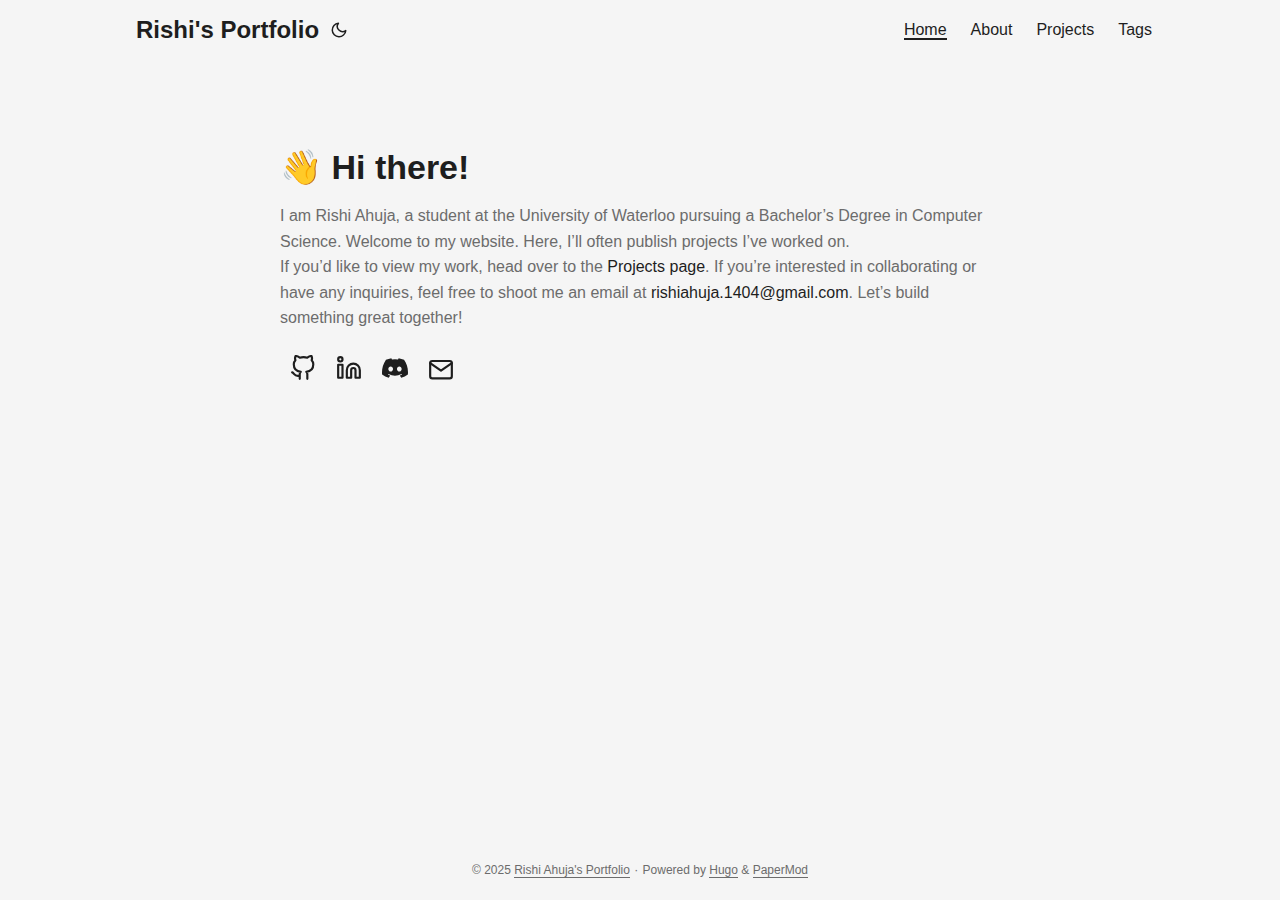
==== index.html @ f17e6e0a "Deploy site to GitHub Pages" ====
<!doctype html><html lang=en dir=auto><head><meta name=generator content="Hugo 0.139.3"><meta charset=utf-8><meta http-equiv=X-UA-Compatible content="IE=edge"><meta name=viewport content="width=device-width,initial-scale=1,shrink-to-fit=no"><meta name=robots content="index, follow"><title>Rishi Ahuja's Portfolio</title>
<meta name=keywords content="Software Development,Machine Learning,Quantitative Analysis,Portfolio"><meta name=description content="Welcome to the personal portfolio and project showcase of Rishi Ahuja."><meta name=author content="Rishi Ahuja"><link rel=canonical href=https://rishi-ahuja.github.io/><meta name=google-site-verification content="XYZabc"><meta name=yandex-verification content="XYZabc"><meta name=msvalidate.01 content="XYZabc"><link crossorigin=anonymous href=/assets/css/stylesheet.45e028aa8ce0961349adf411b013ee39406be2c0bc80d4ea3fc04555f7f4611a.css integrity="sha256-ReAoqozglhNJrfQRsBPuOUBr4sC8gNTqP8BFVff0YRo=" rel="preload stylesheet" as=style><link rel=icon href=https://rishi-ahuja.github.io/%3Clink%20/%20abs%20url%3E><link rel=icon type=image/png sizes=16x16 href=https://rishi-ahuja.github.io/%3Clink%20/%20abs%20url%3E><link rel=icon type=image/png sizes=32x32 href=https://rishi-ahuja.github.io/%3Clink%20/%20abs%20url%3E><link rel=apple-touch-icon href=https://rishi-ahuja.github.io/%3Clink%20/%20abs%20url%3E><link rel=mask-icon href=https://rishi-ahuja.github.io/%3Clink%20/%20abs%20url%3E><meta name=theme-color content="#2e2e33"><meta name=msapplication-TileColor content="#2e2e33"><link rel=alternate type=application/rss+xml href=https://rishi-ahuja.github.io/index.xml><link rel=alternate hreflang=en href=https://rishi-ahuja.github.io/><noscript><style>#theme-toggle,.top-link{display:none}</style><style>@media(prefers-color-scheme:dark){:root{--theme:rgb(29, 30, 32);--entry:rgb(46, 46, 51);--primary:rgb(218, 218, 219);--secondary:rgb(155, 156, 157);--tertiary:rgb(65, 66, 68);--content:rgb(196, 196, 197);--code-block-bg:rgb(46, 46, 51);--code-bg:rgb(55, 56, 62);--border:rgb(51, 51, 51)}.list{background:var(--theme)}.list:not(.dark)::-webkit-scrollbar-track{background:0 0}.list:not(.dark)::-webkit-scrollbar-thumb{border-color:var(--theme)}}</style></noscript><meta property="og:url" content="https://rishi-ahuja.github.io/"><meta property="og:site_name" content="Rishi Ahuja's Portfolio"><meta property="og:title" content="Rishi Ahuja's Portfolio"><meta property="og:description" content="Welcome to the personal portfolio and project showcase of Rishi Ahuja."><meta property="og:locale" content="en"><meta property="og:type" content="website"><meta property="og:image" content="https://rishi-ahuja.github.io/%3Clink%20or%20path%20of%20image%20for%20opengraph,%20twitter-cards%3E"><meta name=twitter:card content="summary_large_image"><meta name=twitter:image content="https://rishi-ahuja.github.io/%3Clink%20or%20path%20of%20image%20for%20opengraph,%20twitter-cards%3E"><meta name=twitter:title content="Rishi Ahuja's Portfolio"><meta name=twitter:description content="Welcome to the personal portfolio and project showcase of Rishi Ahuja."><script type=application/ld+json>{"@context":"https://schema.org","@type":"Organization","name":"Rishi Ahuja's Portfolio","url":"https://rishi-ahuja.github.io/","description":"Welcome to the personal portfolio and project showcase of Rishi Ahuja.","logo":"https://rishi-ahuja.github.io/%3Clink%20/%20abs%20url%3E","sameAs":["https://github.com/Rishi-Ahuja","https://www.linkedin.com/in/rishi-ahuja14/","https://discordapp.com/users/coldassassin14/","mailto:rishiahuja.1404@gmail.com"]}</script></head><body class=list id=top><script>localStorage.getItem("pref-theme")==="dark"?document.body.classList.add("dark"):localStorage.getItem("pref-theme")==="light"?document.body.classList.remove("dark"):window.matchMedia("(prefers-color-scheme: dark)").matches&&document.body.classList.add("dark")</script><header class=header><nav class=nav><div class=logo><a href=https://rishi-ahuja.github.io/ accesskey=h title="Rishi's Portfolio (Alt + H)"><img src=https://rishi-ahuja.github.io/apple-touch-icon.png alt aria-label=logo height=35>Rishi's Portfolio</a><div class=logo-switches><button id=theme-toggle accesskey=t title="(Alt + T)"><svg id="moon" width="24" height="18" viewBox="0 0 24 24" fill="none" stroke="currentcolor" stroke-width="2" stroke-linecap="round" stroke-linejoin="round"><path d="M21 12.79A9 9 0 1111.21 3 7 7 0 0021 12.79z"/></svg><svg id="sun" width="24" height="18" viewBox="0 0 24 24" fill="none" stroke="currentcolor" stroke-width="2" stroke-linecap="round" stroke-linejoin="round"><circle cx="12" cy="12" r="5"/><line x1="12" y1="1" x2="12" y2="3"/><line x1="12" y1="21" x2="12" y2="23"/><line x1="4.22" y1="4.22" x2="5.64" y2="5.64"/><line x1="18.36" y1="18.36" x2="19.78" y2="19.78"/><line x1="1" y1="12" x2="3" y2="12"/><line x1="21" y1="12" x2="23" y2="12"/><line x1="4.22" y1="19.78" x2="5.64" y2="18.36"/><line x1="18.36" y1="5.64" x2="19.78" y2="4.22"/></svg></button></div></div><ul id=menu><li><a href=https://rishi-ahuja.github.io/ title=Home><span class=active>Home</span></a></li><li><a href=https://rishi-ahuja.github.io/about/ title=About><span>About</span></a></li><li><a href=https://rishi-ahuja.github.io/projects/ title=Projects><span>Projects</span></a></li><li><a href=https://rishi-ahuja.github.io/tags/ title=Tags><span>Tags</span></a></li></ul></nav></header><main class=main><article class="first-entry home-info"><header class=entry-header><h1>👋 Hi there!</h1></header><div class=entry-content><p>I am Rishi Ahuja, a student at the University of Waterloo pursuing a Bachelor&rsquo;s Degree in Computer Science. Welcome to my website. Here, I&rsquo;ll often publish projects I&rsquo;ve worked on.</p><p>If you&rsquo;d like to view my work, head over to the <a href=#projects>Projects page</a>. If you&rsquo;re interested in collaborating or have any inquiries, feel free to shoot me an email at <a href=mailto:rishiahuja.1404@gmail.com>rishiahuja.1404@gmail.com</a>. Let&rsquo;s build something great together!</p></div><footer class=entry-footer><div class=social-icons><a href=https://github.com/Rishi-Ahuja target=_blank rel="noopener noreferrer me" title=Github><svg viewBox="0 0 24 24" fill="none" stroke="currentcolor" stroke-width="2" stroke-linecap="round" stroke-linejoin="round"><path d="M9 19c-5 1.5-5-2.5-7-3m14 6v-3.87a3.37 3.37.0 00-.94-2.61c3.14-.35 6.44-1.54 6.44-7A5.44 5.44.0 0020 4.77 5.07 5.07.0 0019.91 1S18.73.65 16 2.48a13.38 13.38.0 00-7 0C6.27.65 5.09 1 5.09 1A5.07 5.07.0 005 4.77 5.44 5.44.0 003.5 8.55c0 5.42 3.3 6.61 6.44 7A3.37 3.37.0 009 18.13V22"/></svg>
</a><a href=https://www.linkedin.com/in/rishi-ahuja14/ target=_blank rel="noopener noreferrer me" title=Linkedin><svg viewBox="0 0 24 24" fill="none" stroke="currentcolor" stroke-width="2" stroke-linecap="round" stroke-linejoin="round"><path d="M16 8a6 6 0 016 6v7h-4v-7a2 2 0 00-2-2 2 2 0 00-2 2v7h-4v-7a6 6 0 016-6z"/><rect x="2" y="9" width="4" height="12"/><circle cx="4" cy="4" r="2"/></svg>
</a><a href=https://discordapp.com/users/coldassassin14/ target=_blank rel="noopener noreferrer me" title=Discord><svg viewBox="0 0 127.14 96.36" fill="currentcolor" stroke="none" stroke-width="2" stroke-linecap="round" stroke-linejoin="round"><path d="M107.7 8.07A105.15 105.15.0 0081.47.0a72.06 72.06.0 00-3.36 6.83A97.68 97.68.0 0049 6.83 72.37 72.37.0 0045.64.0 105.89 105.89.0 0019.39 8.09C2.79 32.65-1.71 56.6.54 80.21h0A105.73 105.73.0 0032.71 96.36 77.7 77.7.0 0039.6 85.25a68.42 68.42.0 01-10.85-5.18c.91-.66 1.8-1.34 2.66-2a75.57 75.57.0 0064.32.0c.87.71 1.76 1.39 2.66 2a68.68 68.68.0 01-10.87 5.19 77 77 0 006.89 11.1A105.25 105.25.0 00126.6 80.22h0C129.24 52.84 122.09 29.11 107.7 8.07zM42.45 65.69C36.18 65.69 31 60 31 53s5-12.74 11.43-12.74S54 46 53.89 53 48.84 65.69 42.45 65.69zm42.24.0C78.41 65.69 73.25 60 73.25 53s5-12.74 11.44-12.74S96.23 46 96.12 53 91.08 65.69 84.69 65.69z"/></svg>
</a><a href=mailto:rishiahuja.1404@gmail.com target=_blank rel="noopener noreferrer me" title=Email><svg viewBox="0 0 24 21" fill="none" stroke="currentcolor" stroke-width="2" stroke-linecap="round" stroke-linejoin="round"><path d="M4 4h16c1.1.0 2 .9 2 2v12c0 1.1-.9 2-2 2H4c-1.1.0-2-.9-2-2V6c0-1.1.9-2 2-2z"/><polyline points="22,6 12,13 2,6"/></svg></a></div></footer></article></main><footer class=footer><span>&copy; 2025 <a href=https://rishi-ahuja.github.io/>Rishi Ahuja's Portfolio</a></span> ·
<span>Powered by
<a href=https://gohugo.io/ rel="noopener noreferrer" target=_blank>Hugo</a> &
        <a href=https://github.com/adityatelange/hugo-PaperMod/ rel=noopener target=_blank>PaperMod</a></span></footer><a href=#top aria-label="go to top" title="Go to Top (Alt + G)" class=top-link id=top-link accesskey=g><svg viewBox="0 0 12 6" fill="currentcolor"><path d="M12 6H0l6-6z"/></svg>
</a><script>let menu=document.getElementById("menu");menu&&(menu.scrollLeft=localStorage.getItem("menu-scroll-position"),menu.onscroll=function(){localStorage.setItem("menu-scroll-position",menu.scrollLeft)}),document.querySelectorAll('a[href^="#"]').forEach(e=>{e.addEventListener("click",function(e){e.preventDefault();var t=this.getAttribute("href").substr(1);window.matchMedia("(prefers-reduced-motion: reduce)").matches?document.querySelector(`[id='${decodeURIComponent(t)}']`).scrollIntoView():document.querySelector(`[id='${decodeURIComponent(t)}']`).scrollIntoView({behavior:"smooth"}),t==="top"?history.replaceState(null,null," "):history.pushState(null,null,`#${t}`)})})</script><script>var mybutton=document.getElementById("top-link");window.onscroll=function(){document.body.scrollTop>800||document.documentElement.scrollTop>800?(mybutton.style.visibility="visible",mybutton.style.opacity="1"):(mybutton.style.visibility="hidden",mybutton.style.opacity="0")}</script><script>document.getElementById("theme-toggle").addEventListener("click",()=>{document.body.className.includes("dark")?(document.body.classList.remove("dark"),localStorage.setItem("pref-theme","light")):(document.body.classList.add("dark"),localStorage.setItem("pref-theme","dark"))})</script></body></html>
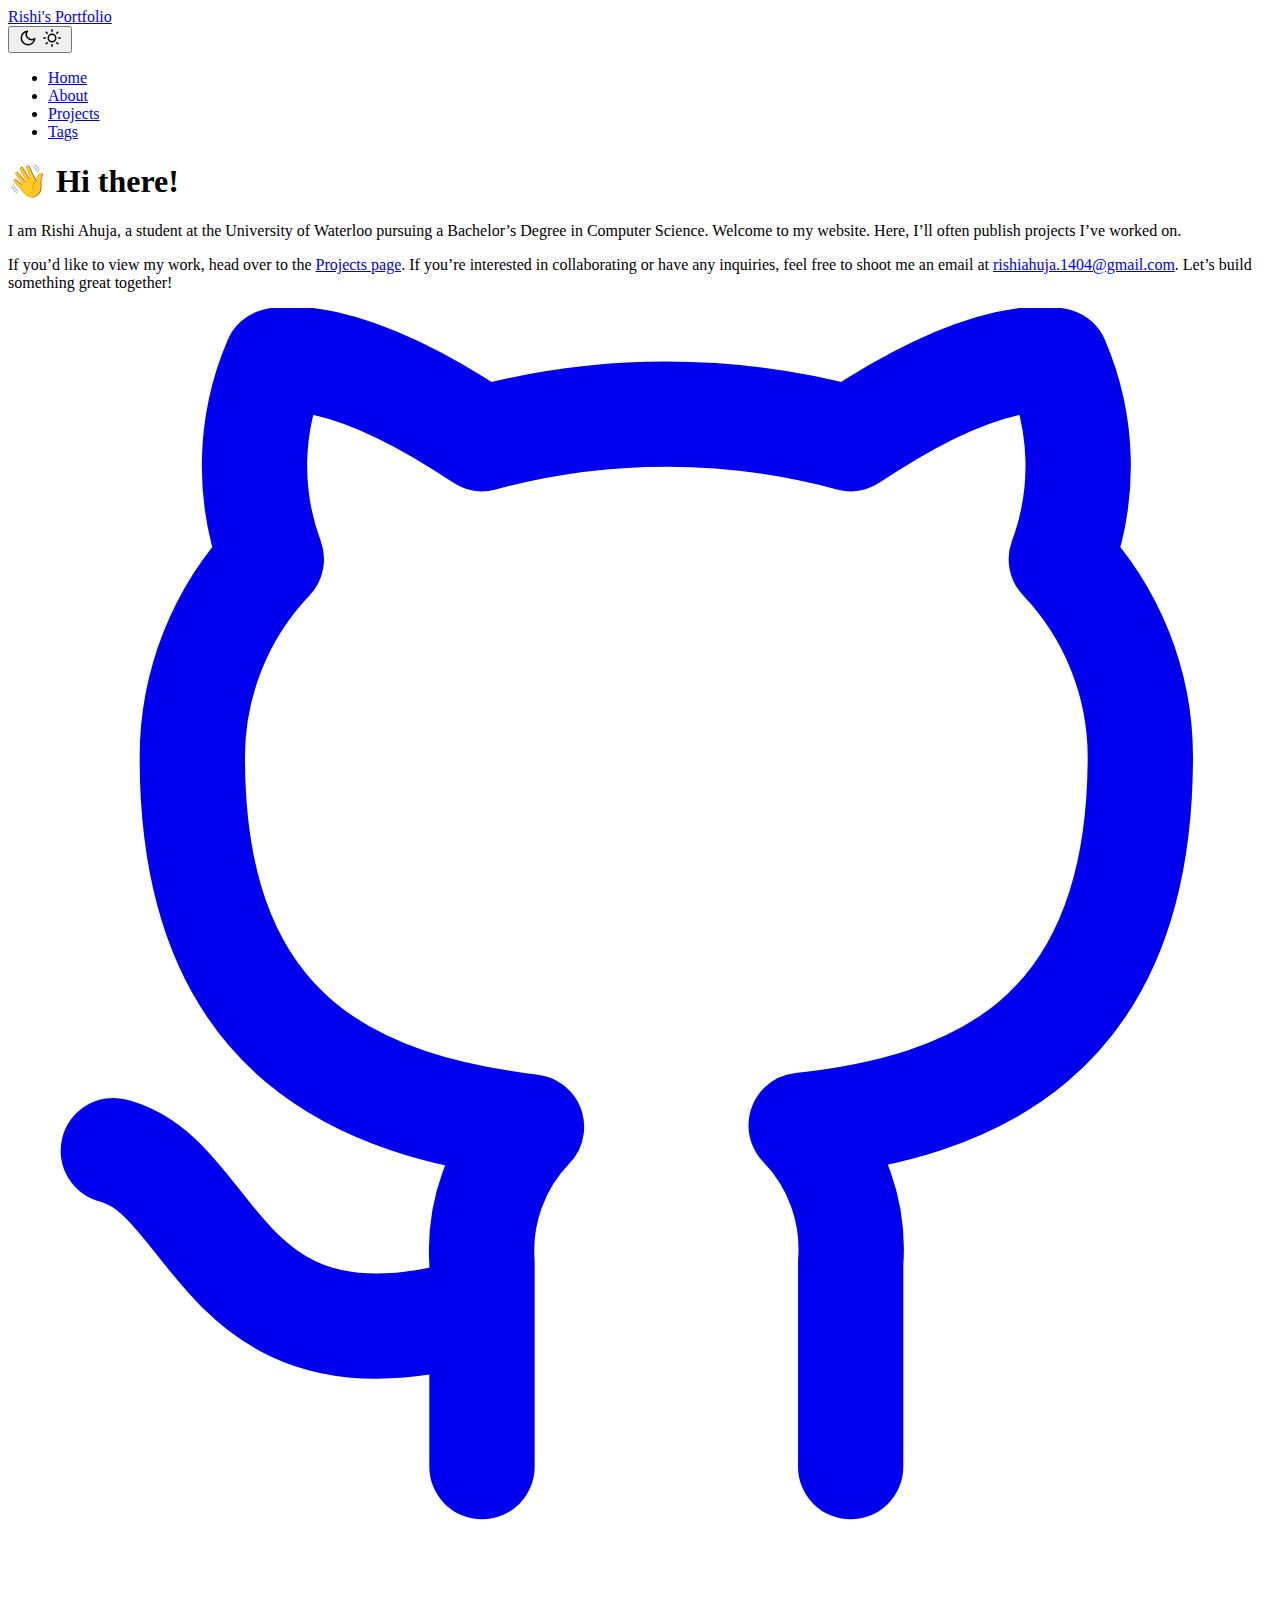
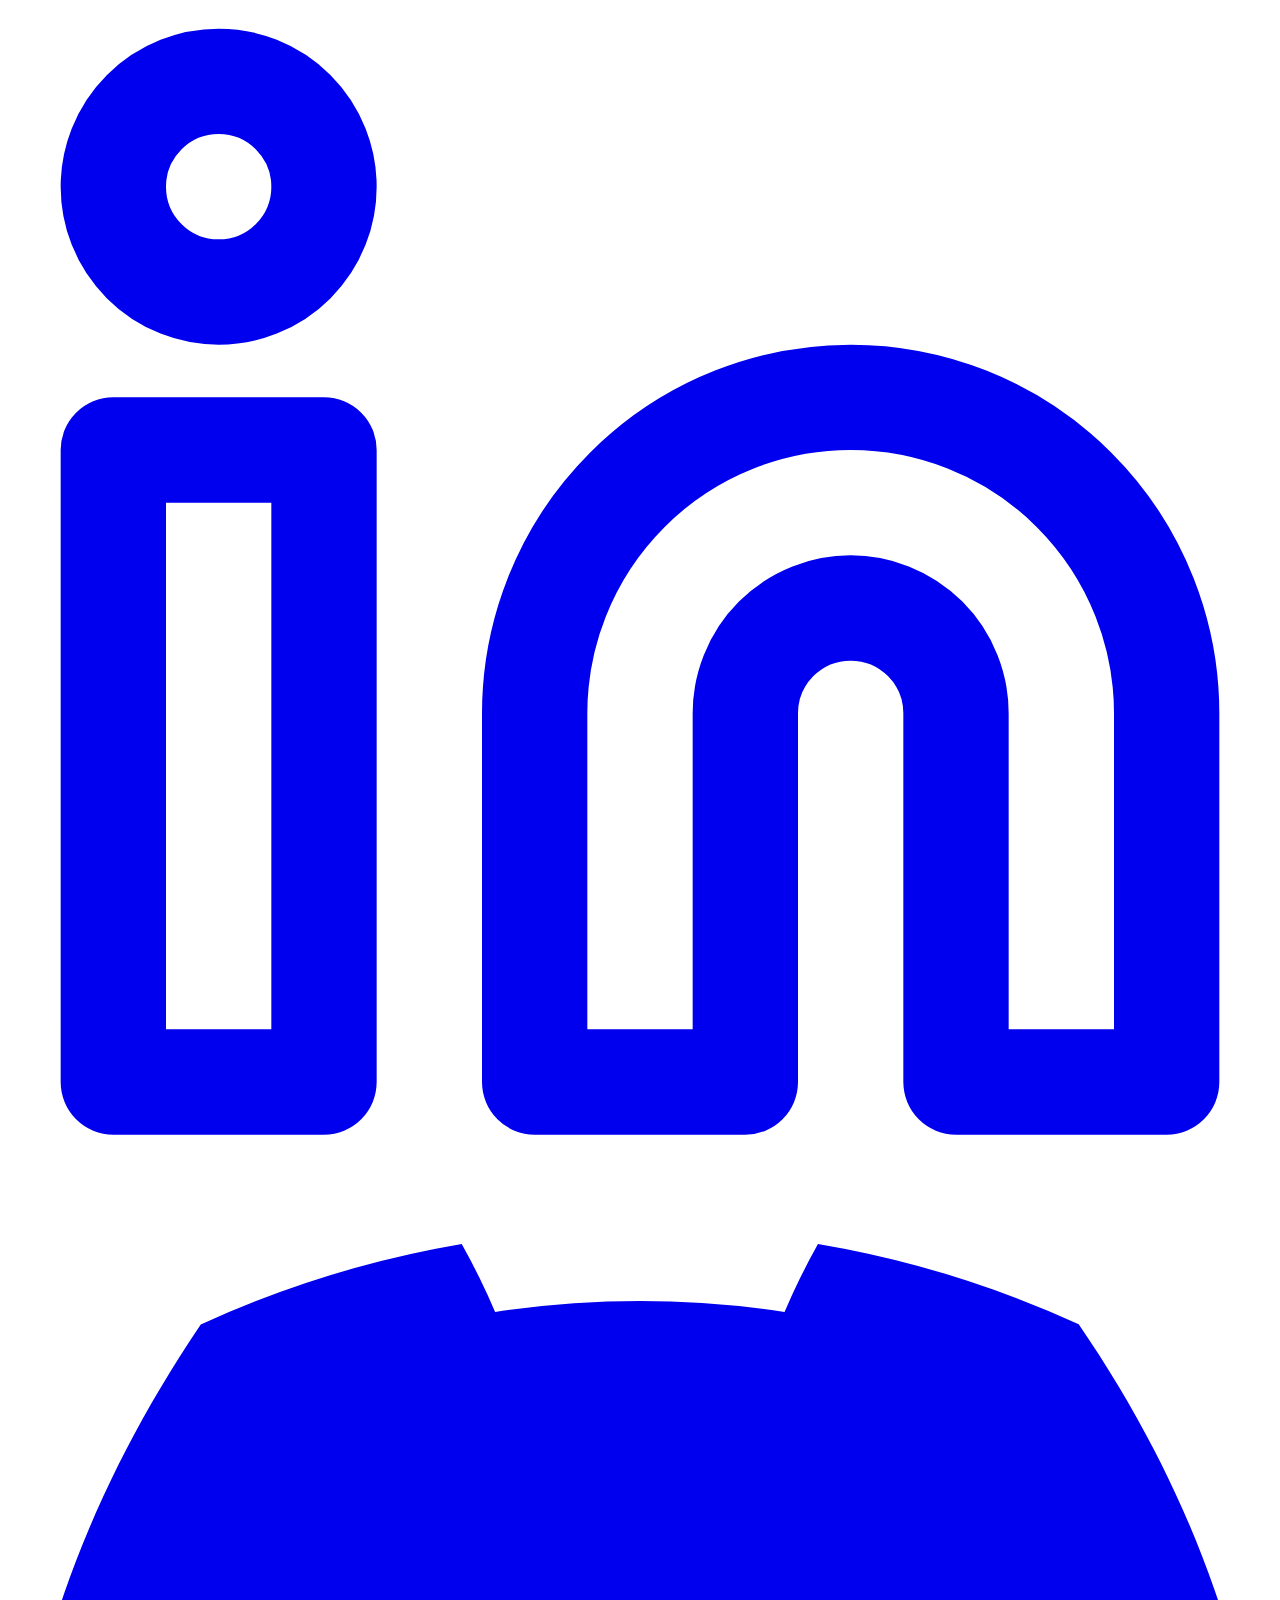
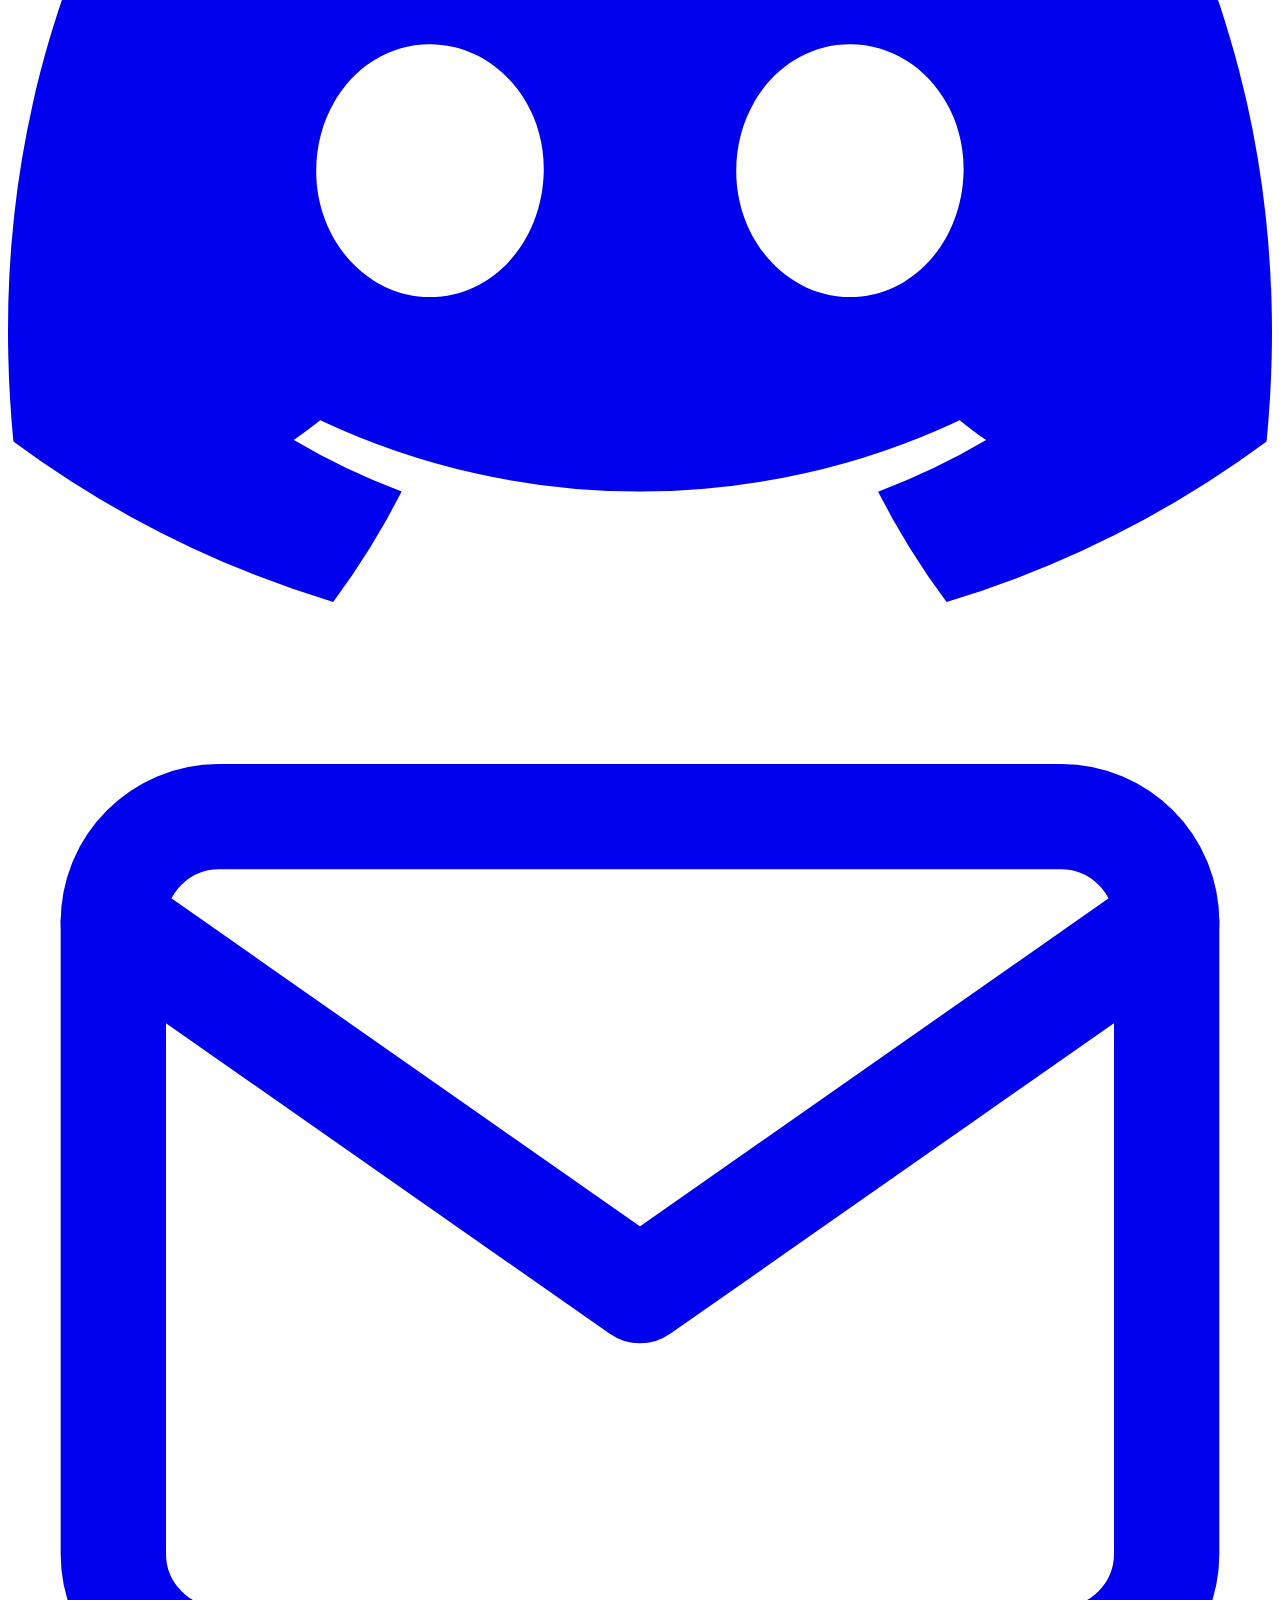
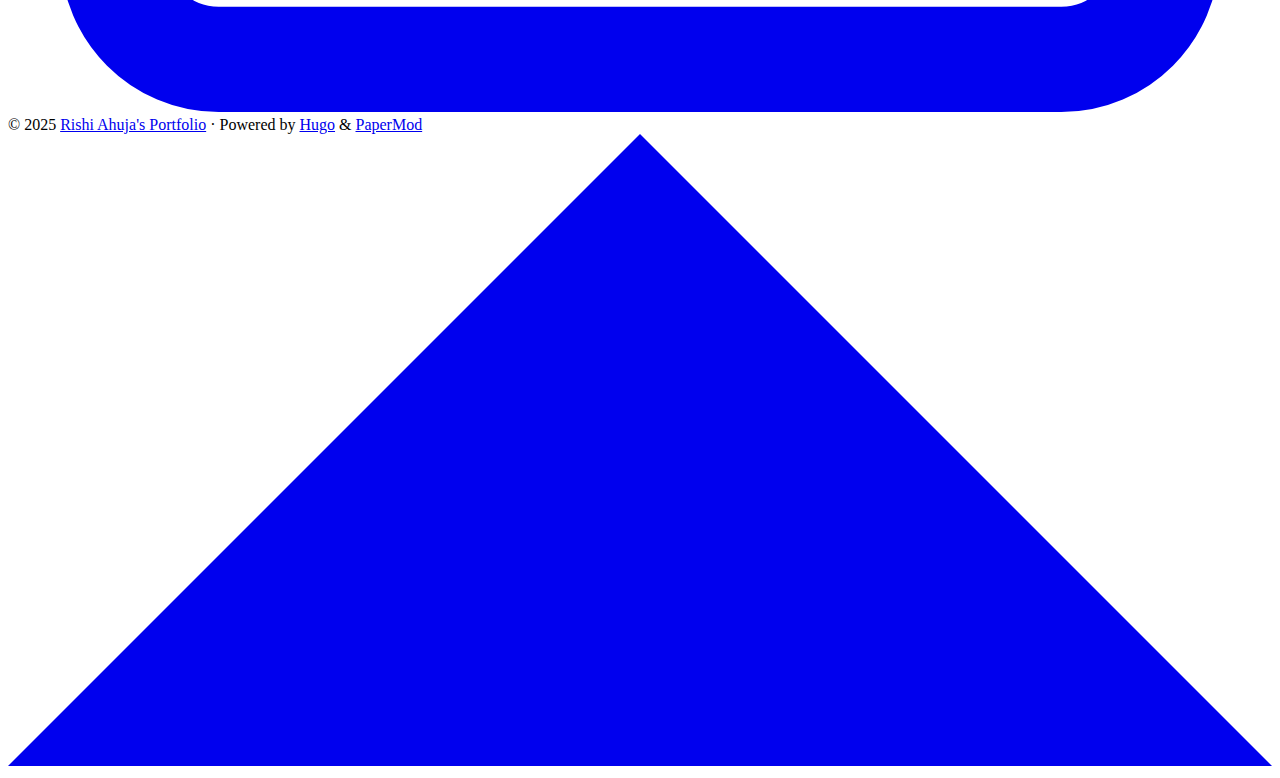
==== commit 05072e53: "Deploy site to GitHub Pages" ====
--- a/index.html
+++ b/index.html
@@ -1,8 +1,8 @@
 <!doctype html><html lang=en dir=auto><head><meta name=generator content="Hugo 0.139.3"><meta charset=utf-8><meta http-equiv=X-UA-Compatible content="IE=edge"><meta name=viewport content="width=device-width,initial-scale=1,shrink-to-fit=no"><meta name=robots content="index, follow"><title>Rishi Ahuja's Portfolio</title>
-<meta name=keywords content="Software Development,Machine Learning,Quantitative Analysis,Portfolio"><meta name=description content="Welcome to the personal portfolio and project showcase of Rishi Ahuja."><meta name=author content="Rishi Ahuja"><link rel=canonical href=https://rishi-ahuja.github.io/><meta name=google-site-verification content="XYZabc"><meta name=yandex-verification content="XYZabc"><meta name=msvalidate.01 content="XYZabc"><link crossorigin=anonymous href=/assets/css/stylesheet.45e028aa8ce0961349adf411b013ee39406be2c0bc80d4ea3fc04555f7f4611a.css integrity="sha256-ReAoqozglhNJrfQRsBPuOUBr4sC8gNTqP8BFVff0YRo=" rel="preload stylesheet" as=style><link rel=icon href=https://rishi-ahuja.github.io/%3Clink%20/%20abs%20url%3E><link rel=icon type=image/png sizes=16x16 href=https://rishi-ahuja.github.io/%3Clink%20/%20abs%20url%3E><link rel=icon type=image/png sizes=32x32 href=https://rishi-ahuja.github.io/%3Clink%20/%20abs%20url%3E><link rel=apple-touch-icon href=https://rishi-ahuja.github.io/%3Clink%20/%20abs%20url%3E><link rel=mask-icon href=https://rishi-ahuja.github.io/%3Clink%20/%20abs%20url%3E><meta name=theme-color content="#2e2e33"><meta name=msapplication-TileColor content="#2e2e33"><link rel=alternate type=application/rss+xml href=https://rishi-ahuja.github.io/index.xml><link rel=alternate hreflang=en href=https://rishi-ahuja.github.io/><noscript><style>#theme-toggle,.top-link{display:none}</style><style>@media(prefers-color-scheme:dark){:root{--theme:rgb(29, 30, 32);--entry:rgb(46, 46, 51);--primary:rgb(218, 218, 219);--secondary:rgb(155, 156, 157);--tertiary:rgb(65, 66, 68);--content:rgb(196, 196, 197);--code-block-bg:rgb(46, 46, 51);--code-bg:rgb(55, 56, 62);--border:rgb(51, 51, 51)}.list{background:var(--theme)}.list:not(.dark)::-webkit-scrollbar-track{background:0 0}.list:not(.dark)::-webkit-scrollbar-thumb{border-color:var(--theme)}}</style></noscript><meta property="og:url" content="https://rishi-ahuja.github.io/"><meta property="og:site_name" content="Rishi Ahuja's Portfolio"><meta property="og:title" content="Rishi Ahuja's Portfolio"><meta property="og:description" content="Welcome to the personal portfolio and project showcase of Rishi Ahuja."><meta property="og:locale" content="en"><meta property="og:type" content="website"><meta property="og:image" content="https://rishi-ahuja.github.io/%3Clink%20or%20path%20of%20image%20for%20opengraph,%20twitter-cards%3E"><meta name=twitter:card content="summary_large_image"><meta name=twitter:image content="https://rishi-ahuja.github.io/%3Clink%20or%20path%20of%20image%20for%20opengraph,%20twitter-cards%3E"><meta name=twitter:title content="Rishi Ahuja's Portfolio"><meta name=twitter:description content="Welcome to the personal portfolio and project showcase of Rishi Ahuja."><script type=application/ld+json>{"@context":"https://schema.org","@type":"Organization","name":"Rishi Ahuja's Portfolio","url":"https://rishi-ahuja.github.io/","description":"Welcome to the personal portfolio and project showcase of Rishi Ahuja.","logo":"https://rishi-ahuja.github.io/%3Clink%20/%20abs%20url%3E","sameAs":["https://github.com/Rishi-Ahuja","https://www.linkedin.com/in/rishi-ahuja14/","https://discordapp.com/users/coldassassin14/","mailto:rishiahuja.1404@gmail.com"]}</script></head><body class=list id=top><script>localStorage.getItem("pref-theme")==="dark"?document.body.classList.add("dark"):localStorage.getItem("pref-theme")==="light"?document.body.classList.remove("dark"):window.matchMedia("(prefers-color-scheme: dark)").matches&&document.body.classList.add("dark")</script><header class=header><nav class=nav><div class=logo><a href=https://rishi-ahuja.github.io/ accesskey=h title="Rishi's Portfolio (Alt + H)"><img src=https://rishi-ahuja.github.io/apple-touch-icon.png alt aria-label=logo height=35>Rishi's Portfolio</a><div class=logo-switches><button id=theme-toggle accesskey=t title="(Alt + T)"><svg id="moon" width="24" height="18" viewBox="0 0 24 24" fill="none" stroke="currentcolor" stroke-width="2" stroke-linecap="round" stroke-linejoin="round"><path d="M21 12.79A9 9 0 1111.21 3 7 7 0 0021 12.79z"/></svg><svg id="sun" width="24" height="18" viewBox="0 0 24 24" fill="none" stroke="currentcolor" stroke-width="2" stroke-linecap="round" stroke-linejoin="round"><circle cx="12" cy="12" r="5"/><line x1="12" y1="1" x2="12" y2="3"/><line x1="12" y1="21" x2="12" y2="23"/><line x1="4.22" y1="4.22" x2="5.64" y2="5.64"/><line x1="18.36" y1="18.36" x2="19.78" y2="19.78"/><line x1="1" y1="12" x2="3" y2="12"/><line x1="21" y1="12" x2="23" y2="12"/><line x1="4.22" y1="19.78" x2="5.64" y2="18.36"/><line x1="18.36" y1="5.64" x2="19.78" y2="4.22"/></svg></button></div></div><ul id=menu><li><a href=https://rishi-ahuja.github.io/ title=Home><span class=active>Home</span></a></li><li><a href=https://rishi-ahuja.github.io/about/ title=About><span>About</span></a></li><li><a href=https://rishi-ahuja.github.io/projects/ title=Projects><span>Projects</span></a></li><li><a href=https://rishi-ahuja.github.io/tags/ title=Tags><span>Tags</span></a></li></ul></nav></header><main class=main><article class="first-entry home-info"><header class=entry-header><h1>👋 Hi there!</h1></header><div class=entry-content><p>I am Rishi Ahuja, a student at the University of Waterloo pursuing a Bachelor&rsquo;s Degree in Computer Science. Welcome to my website. Here, I&rsquo;ll often publish projects I&rsquo;ve worked on.</p><p>If you&rsquo;d like to view my work, head over to the <a href=#projects>Projects page</a>. If you&rsquo;re interested in collaborating or have any inquiries, feel free to shoot me an email at <a href=mailto:rishiahuja.1404@gmail.com>rishiahuja.1404@gmail.com</a>. Let&rsquo;s build something great together!</p></div><footer class=entry-footer><div class=social-icons><a href=https://github.com/Rishi-Ahuja target=_blank rel="noopener noreferrer me" title=Github><svg viewBox="0 0 24 24" fill="none" stroke="currentcolor" stroke-width="2" stroke-linecap="round" stroke-linejoin="round"><path d="M9 19c-5 1.5-5-2.5-7-3m14 6v-3.87a3.37 3.37.0 00-.94-2.61c3.14-.35 6.44-1.54 6.44-7A5.44 5.44.0 0020 4.77 5.07 5.07.0 0019.91 1S18.73.65 16 2.48a13.38 13.38.0 00-7 0C6.27.65 5.09 1 5.09 1A5.07 5.07.0 005 4.77 5.44 5.44.0 003.5 8.55c0 5.42 3.3 6.61 6.44 7A3.37 3.37.0 009 18.13V22"/></svg>
+<meta name=keywords content="Software Development,Machine Learning,Quantitative Analysis,Portfolio"><meta name=description content="Welcome to the personal portfolio and project showcase of Rishi Ahuja."><meta name=author content="Rishi Ahuja"><link rel=canonical href=https://rishi-ahuja.github.io/my-portfolio/><meta name=google-site-verification content="XYZabc"><meta name=yandex-verification content="XYZabc"><meta name=msvalidate.01 content="XYZabc"><link crossorigin=anonymous href=/my-portfolio/assets/css/stylesheet.45e028aa8ce0961349adf411b013ee39406be2c0bc80d4ea3fc04555f7f4611a.css integrity="sha256-ReAoqozglhNJrfQRsBPuOUBr4sC8gNTqP8BFVff0YRo=" rel="preload stylesheet" as=style><link rel=icon href=https://rishi-ahuja.github.io/my-portfolio/%3Clink%20/%20abs%20url%3E><link rel=icon type=image/png sizes=16x16 href=https://rishi-ahuja.github.io/my-portfolio/%3Clink%20/%20abs%20url%3E><link rel=icon type=image/png sizes=32x32 href=https://rishi-ahuja.github.io/my-portfolio/%3Clink%20/%20abs%20url%3E><link rel=apple-touch-icon href=https://rishi-ahuja.github.io/my-portfolio/%3Clink%20/%20abs%20url%3E><link rel=mask-icon href=https://rishi-ahuja.github.io/my-portfolio/%3Clink%20/%20abs%20url%3E><meta name=theme-color content="#2e2e33"><meta name=msapplication-TileColor content="#2e2e33"><link rel=alternate type=application/rss+xml href=https://rishi-ahuja.github.io/my-portfolio/index.xml><link rel=alternate hreflang=en href=https://rishi-ahuja.github.io/my-portfolio/><noscript><style>#theme-toggle,.top-link{display:none}</style><style>@media(prefers-color-scheme:dark){:root{--theme:rgb(29, 30, 32);--entry:rgb(46, 46, 51);--primary:rgb(218, 218, 219);--secondary:rgb(155, 156, 157);--tertiary:rgb(65, 66, 68);--content:rgb(196, 196, 197);--code-block-bg:rgb(46, 46, 51);--code-bg:rgb(55, 56, 62);--border:rgb(51, 51, 51)}.list{background:var(--theme)}.list:not(.dark)::-webkit-scrollbar-track{background:0 0}.list:not(.dark)::-webkit-scrollbar-thumb{border-color:var(--theme)}}</style></noscript><meta property="og:url" content="https://rishi-ahuja.github.io/my-portfolio/"><meta property="og:site_name" content="Rishi Ahuja's Portfolio"><meta property="og:title" content="Rishi Ahuja's Portfolio"><meta property="og:description" content="Welcome to the personal portfolio and project showcase of Rishi Ahuja."><meta property="og:locale" content="en"><meta property="og:type" content="website"><meta property="og:image" content="https://rishi-ahuja.github.io/my-portfolio/%3Clink%20or%20path%20of%20image%20for%20opengraph,%20twitter-cards%3E"><meta name=twitter:card content="summary_large_image"><meta name=twitter:image content="https://rishi-ahuja.github.io/my-portfolio/%3Clink%20or%20path%20of%20image%20for%20opengraph,%20twitter-cards%3E"><meta name=twitter:title content="Rishi Ahuja's Portfolio"><meta name=twitter:description content="Welcome to the personal portfolio and project showcase of Rishi Ahuja."><script type=application/ld+json>{"@context":"https://schema.org","@type":"Organization","name":"Rishi Ahuja's Portfolio","url":"https://rishi-ahuja.github.io/my-portfolio/","description":"Welcome to the personal portfolio and project showcase of Rishi Ahuja.","logo":"https://rishi-ahuja.github.io/my-portfolio/%3Clink%20/%20abs%20url%3E","sameAs":["https://github.com/Rishi-Ahuja","https://www.linkedin.com/in/rishi-ahuja14/","https://discordapp.com/users/coldassassin14/","mailto:rishiahuja.1404@gmail.com"]}</script></head><body class=list id=top><script>localStorage.getItem("pref-theme")==="dark"?document.body.classList.add("dark"):localStorage.getItem("pref-theme")==="light"?document.body.classList.remove("dark"):window.matchMedia("(prefers-color-scheme: dark)").matches&&document.body.classList.add("dark")</script><header class=header><nav class=nav><div class=logo><a href=https://rishi-ahuja.github.io/my-portfolio/ accesskey=h title="Rishi's Portfolio (Alt + H)"><img src=https://rishi-ahuja.github.io/apple-touch-icon.png alt aria-label=logo height=35>Rishi's Portfolio</a><div class=logo-switches><button id=theme-toggle accesskey=t title="(Alt + T)"><svg id="moon" width="24" height="18" viewBox="0 0 24 24" fill="none" stroke="currentcolor" stroke-width="2" stroke-linecap="round" stroke-linejoin="round"><path d="M21 12.79A9 9 0 1111.21 3 7 7 0 0021 12.79z"/></svg><svg id="sun" width="24" height="18" viewBox="0 0 24 24" fill="none" stroke="currentcolor" stroke-width="2" stroke-linecap="round" stroke-linejoin="round"><circle cx="12" cy="12" r="5"/><line x1="12" y1="1" x2="12" y2="3"/><line x1="12" y1="21" x2="12" y2="23"/><line x1="4.22" y1="4.22" x2="5.64" y2="5.64"/><line x1="18.36" y1="18.36" x2="19.78" y2="19.78"/><line x1="1" y1="12" x2="3" y2="12"/><line x1="21" y1="12" x2="23" y2="12"/><line x1="4.22" y1="19.78" x2="5.64" y2="18.36"/><line x1="18.36" y1="5.64" x2="19.78" y2="4.22"/></svg></button></div></div><ul id=menu><li><a href=https://rishi-ahuja.github.io/my-portfolio/ title=Home><span class=active>Home</span></a></li><li><a href=https://rishi-ahuja.github.io/my-portfolio/about/ title=About><span>About</span></a></li><li><a href=https://rishi-ahuja.github.io/my-portfolio/projects/ title=Projects><span>Projects</span></a></li><li><a href=https://rishi-ahuja.github.io/my-portfolio/tags/ title=Tags><span>Tags</span></a></li></ul></nav></header><main class=main><article class="first-entry home-info"><header class=entry-header><h1>👋 Hi there!</h1></header><div class=entry-content><p>I am Rishi Ahuja, a student at the University of Waterloo pursuing a Bachelor&rsquo;s Degree in Computer Science. Welcome to my website. Here, I&rsquo;ll often publish projects I&rsquo;ve worked on.</p><p>If you&rsquo;d like to view my work, head over to the <a href=#projects>Projects page</a>. If you&rsquo;re interested in collaborating or have any inquiries, feel free to shoot me an email at <a href=mailto:rishiahuja.1404@gmail.com>rishiahuja.1404@gmail.com</a>. Let&rsquo;s build something great together!</p></div><footer class=entry-footer><div class=social-icons><a href=https://github.com/Rishi-Ahuja target=_blank rel="noopener noreferrer me" title=Github><svg viewBox="0 0 24 24" fill="none" stroke="currentcolor" stroke-width="2" stroke-linecap="round" stroke-linejoin="round"><path d="M9 19c-5 1.5-5-2.5-7-3m14 6v-3.87a3.37 3.37.0 00-.94-2.61c3.14-.35 6.44-1.54 6.44-7A5.44 5.44.0 0020 4.77 5.07 5.07.0 0019.91 1S18.73.65 16 2.48a13.38 13.38.0 00-7 0C6.27.65 5.09 1 5.09 1A5.07 5.07.0 005 4.77 5.44 5.44.0 003.5 8.55c0 5.42 3.3 6.61 6.44 7A3.37 3.37.0 009 18.13V22"/></svg>
 </a><a href=https://www.linkedin.com/in/rishi-ahuja14/ target=_blank rel="noopener noreferrer me" title=Linkedin><svg viewBox="0 0 24 24" fill="none" stroke="currentcolor" stroke-width="2" stroke-linecap="round" stroke-linejoin="round"><path d="M16 8a6 6 0 016 6v7h-4v-7a2 2 0 00-2-2 2 2 0 00-2 2v7h-4v-7a6 6 0 016-6z"/><rect x="2" y="9" width="4" height="12"/><circle cx="4" cy="4" r="2"/></svg>
 </a><a href=https://discordapp.com/users/coldassassin14/ target=_blank rel="noopener noreferrer me" title=Discord><svg viewBox="0 0 127.14 96.36" fill="currentcolor" stroke="none" stroke-width="2" stroke-linecap="round" stroke-linejoin="round"><path d="M107.7 8.07A105.15 105.15.0 0081.47.0a72.06 72.06.0 00-3.36 6.83A97.68 97.68.0 0049 6.83 72.37 72.37.0 0045.64.0 105.89 105.89.0 0019.39 8.09C2.79 32.65-1.71 56.6.54 80.21h0A105.73 105.73.0 0032.71 96.36 77.7 77.7.0 0039.6 85.25a68.42 68.42.0 01-10.85-5.18c.91-.66 1.8-1.34 2.66-2a75.57 75.57.0 0064.32.0c.87.71 1.76 1.39 2.66 2a68.68 68.68.0 01-10.87 5.19 77 77 0 006.89 11.1A105.25 105.25.0 00126.6 80.22h0C129.24 52.84 122.09 29.11 107.7 8.07zM42.45 65.69C36.18 65.69 31 60 31 53s5-12.74 11.43-12.74S54 46 53.89 53 48.84 65.69 42.45 65.69zm42.24.0C78.41 65.69 73.25 60 73.25 53s5-12.74 11.44-12.74S96.23 46 96.12 53 91.08 65.69 84.69 65.69z"/></svg>
-</a><a href=mailto:rishiahuja.1404@gmail.com target=_blank rel="noopener noreferrer me" title=Email><svg viewBox="0 0 24 21" fill="none" stroke="currentcolor" stroke-width="2" stroke-linecap="round" stroke-linejoin="round"><path d="M4 4h16c1.1.0 2 .9 2 2v12c0 1.1-.9 2-2 2H4c-1.1.0-2-.9-2-2V6c0-1.1.9-2 2-2z"/><polyline points="22,6 12,13 2,6"/></svg></a></div></footer></article></main><footer class=footer><span>&copy; 2025 <a href=https://rishi-ahuja.github.io/>Rishi Ahuja's Portfolio</a></span> ·
+</a><a href=mailto:rishiahuja.1404@gmail.com target=_blank rel="noopener noreferrer me" title=Email><svg viewBox="0 0 24 21" fill="none" stroke="currentcolor" stroke-width="2" stroke-linecap="round" stroke-linejoin="round"><path d="M4 4h16c1.1.0 2 .9 2 2v12c0 1.1-.9 2-2 2H4c-1.1.0-2-.9-2-2V6c0-1.1.9-2 2-2z"/><polyline points="22,6 12,13 2,6"/></svg></a></div></footer></article></main><footer class=footer><span>&copy; 2025 <a href=https://rishi-ahuja.github.io/my-portfolio/>Rishi Ahuja's Portfolio</a></span> ·
 <span>Powered by
 <a href=https://gohugo.io/ rel="noopener noreferrer" target=_blank>Hugo</a> &
         <a href=https://github.com/adityatelange/hugo-PaperMod/ rel=noopener target=_blank>PaperMod</a></span></footer><a href=#top aria-label="go to top" title="Go to Top (Alt + G)" class=top-link id=top-link accesskey=g><svg viewBox="0 0 12 6" fill="currentcolor"><path d="M12 6H0l6-6z"/></svg>
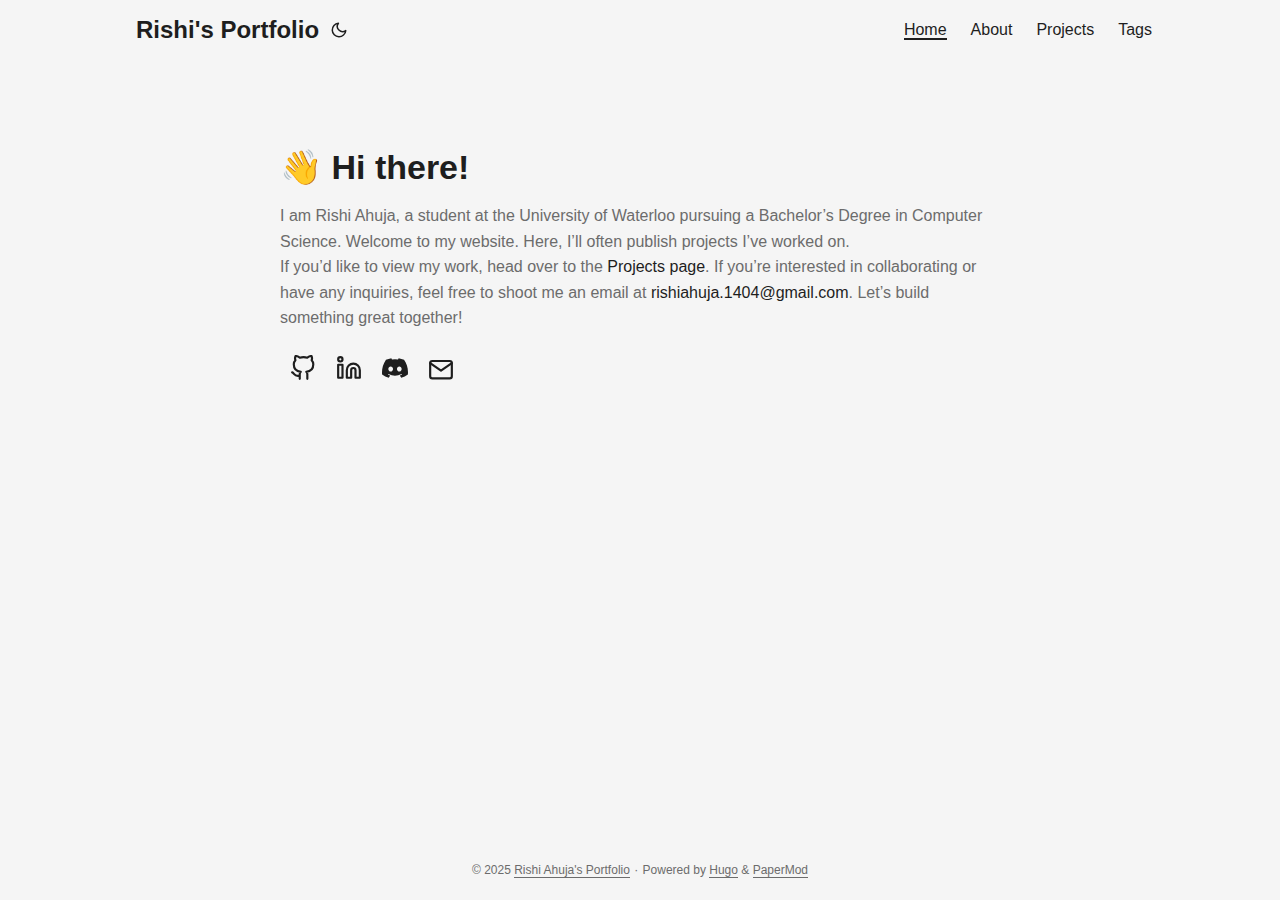
==== commit 17b13024: "Deploy site to GitHub Pages" ====
--- a/index.html
+++ b/index.html
@@ -1,8 +1,8 @@
 <!doctype html><html lang=en dir=auto><head><meta name=generator content="Hugo 0.139.3"><meta charset=utf-8><meta http-equiv=X-UA-Compatible content="IE=edge"><meta name=viewport content="width=device-width,initial-scale=1,shrink-to-fit=no"><meta name=robots content="index, follow"><title>Rishi Ahuja's Portfolio</title>
-<meta name=keywords content="Software Development,Machine Learning,Quantitative Analysis,Portfolio"><meta name=description content="Welcome to the personal portfolio and project showcase of Rishi Ahuja."><meta name=author content="Rishi Ahuja"><link rel=canonical href=https://rishi-ahuja.github.io/my-portfolio/><meta name=google-site-verification content="XYZabc"><meta name=yandex-verification content="XYZabc"><meta name=msvalidate.01 content="XYZabc"><link crossorigin=anonymous href=/my-portfolio/assets/css/stylesheet.45e028aa8ce0961349adf411b013ee39406be2c0bc80d4ea3fc04555f7f4611a.css integrity="sha256-ReAoqozglhNJrfQRsBPuOUBr4sC8gNTqP8BFVff0YRo=" rel="preload stylesheet" as=style><link rel=icon href=https://rishi-ahuja.github.io/my-portfolio/%3Clink%20/%20abs%20url%3E><link rel=icon type=image/png sizes=16x16 href=https://rishi-ahuja.github.io/my-portfolio/%3Clink%20/%20abs%20url%3E><link rel=icon type=image/png sizes=32x32 href=https://rishi-ahuja.github.io/my-portfolio/%3Clink%20/%20abs%20url%3E><link rel=apple-touch-icon href=https://rishi-ahuja.github.io/my-portfolio/%3Clink%20/%20abs%20url%3E><link rel=mask-icon href=https://rishi-ahuja.github.io/my-portfolio/%3Clink%20/%20abs%20url%3E><meta name=theme-color content="#2e2e33"><meta name=msapplication-TileColor content="#2e2e33"><link rel=alternate type=application/rss+xml href=https://rishi-ahuja.github.io/my-portfolio/index.xml><link rel=alternate hreflang=en href=https://rishi-ahuja.github.io/my-portfolio/><noscript><style>#theme-toggle,.top-link{display:none}</style><style>@media(prefers-color-scheme:dark){:root{--theme:rgb(29, 30, 32);--entry:rgb(46, 46, 51);--primary:rgb(218, 218, 219);--secondary:rgb(155, 156, 157);--tertiary:rgb(65, 66, 68);--content:rgb(196, 196, 197);--code-block-bg:rgb(46, 46, 51);--code-bg:rgb(55, 56, 62);--border:rgb(51, 51, 51)}.list{background:var(--theme)}.list:not(.dark)::-webkit-scrollbar-track{background:0 0}.list:not(.dark)::-webkit-scrollbar-thumb{border-color:var(--theme)}}</style></noscript><meta property="og:url" content="https://rishi-ahuja.github.io/my-portfolio/"><meta property="og:site_name" content="Rishi Ahuja's Portfolio"><meta property="og:title" content="Rishi Ahuja's Portfolio"><meta property="og:description" content="Welcome to the personal portfolio and project showcase of Rishi Ahuja."><meta property="og:locale" content="en"><meta property="og:type" content="website"><meta property="og:image" content="https://rishi-ahuja.github.io/my-portfolio/%3Clink%20or%20path%20of%20image%20for%20opengraph,%20twitter-cards%3E"><meta name=twitter:card content="summary_large_image"><meta name=twitter:image content="https://rishi-ahuja.github.io/my-portfolio/%3Clink%20or%20path%20of%20image%20for%20opengraph,%20twitter-cards%3E"><meta name=twitter:title content="Rishi Ahuja's Portfolio"><meta name=twitter:description content="Welcome to the personal portfolio and project showcase of Rishi Ahuja."><script type=application/ld+json>{"@context":"https://schema.org","@type":"Organization","name":"Rishi Ahuja's Portfolio","url":"https://rishi-ahuja.github.io/my-portfolio/","description":"Welcome to the personal portfolio and project showcase of Rishi Ahuja.","logo":"https://rishi-ahuja.github.io/my-portfolio/%3Clink%20/%20abs%20url%3E","sameAs":["https://github.com/Rishi-Ahuja","https://www.linkedin.com/in/rishi-ahuja14/","https://discordapp.com/users/coldassassin14/","mailto:rishiahuja.1404@gmail.com"]}</script></head><body class=list id=top><script>localStorage.getItem("pref-theme")==="dark"?document.body.classList.add("dark"):localStorage.getItem("pref-theme")==="light"?document.body.classList.remove("dark"):window.matchMedia("(prefers-color-scheme: dark)").matches&&document.body.classList.add("dark")</script><header class=header><nav class=nav><div class=logo><a href=https://rishi-ahuja.github.io/my-portfolio/ accesskey=h title="Rishi's Portfolio (Alt + H)"><img src=https://rishi-ahuja.github.io/apple-touch-icon.png alt aria-label=logo height=35>Rishi's Portfolio</a><div class=logo-switches><button id=theme-toggle accesskey=t title="(Alt + T)"><svg id="moon" width="24" height="18" viewBox="0 0 24 24" fill="none" stroke="currentcolor" stroke-width="2" stroke-linecap="round" stroke-linejoin="round"><path d="M21 12.79A9 9 0 1111.21 3 7 7 0 0021 12.79z"/></svg><svg id="sun" width="24" height="18" viewBox="0 0 24 24" fill="none" stroke="currentcolor" stroke-width="2" stroke-linecap="round" stroke-linejoin="round"><circle cx="12" cy="12" r="5"/><line x1="12" y1="1" x2="12" y2="3"/><line x1="12" y1="21" x2="12" y2="23"/><line x1="4.22" y1="4.22" x2="5.64" y2="5.64"/><line x1="18.36" y1="18.36" x2="19.78" y2="19.78"/><line x1="1" y1="12" x2="3" y2="12"/><line x1="21" y1="12" x2="23" y2="12"/><line x1="4.22" y1="19.78" x2="5.64" y2="18.36"/><line x1="18.36" y1="5.64" x2="19.78" y2="4.22"/></svg></button></div></div><ul id=menu><li><a href=https://rishi-ahuja.github.io/my-portfolio/ title=Home><span class=active>Home</span></a></li><li><a href=https://rishi-ahuja.github.io/my-portfolio/about/ title=About><span>About</span></a></li><li><a href=https://rishi-ahuja.github.io/my-portfolio/projects/ title=Projects><span>Projects</span></a></li><li><a href=https://rishi-ahuja.github.io/my-portfolio/tags/ title=Tags><span>Tags</span></a></li></ul></nav></header><main class=main><article class="first-entry home-info"><header class=entry-header><h1>👋 Hi there!</h1></header><div class=entry-content><p>I am Rishi Ahuja, a student at the University of Waterloo pursuing a Bachelor&rsquo;s Degree in Computer Science. Welcome to my website. Here, I&rsquo;ll often publish projects I&rsquo;ve worked on.</p><p>If you&rsquo;d like to view my work, head over to the <a href=#projects>Projects page</a>. If you&rsquo;re interested in collaborating or have any inquiries, feel free to shoot me an email at <a href=mailto:rishiahuja.1404@gmail.com>rishiahuja.1404@gmail.com</a>. Let&rsquo;s build something great together!</p></div><footer class=entry-footer><div class=social-icons><a href=https://github.com/Rishi-Ahuja target=_blank rel="noopener noreferrer me" title=Github><svg viewBox="0 0 24 24" fill="none" stroke="currentcolor" stroke-width="2" stroke-linecap="round" stroke-linejoin="round"><path d="M9 19c-5 1.5-5-2.5-7-3m14 6v-3.87a3.37 3.37.0 00-.94-2.61c3.14-.35 6.44-1.54 6.44-7A5.44 5.44.0 0020 4.77 5.07 5.07.0 0019.91 1S18.73.65 16 2.48a13.38 13.38.0 00-7 0C6.27.65 5.09 1 5.09 1A5.07 5.07.0 005 4.77 5.44 5.44.0 003.5 8.55c0 5.42 3.3 6.61 6.44 7A3.37 3.37.0 009 18.13V22"/></svg>
+<meta name=keywords content="Software Development,Machine Learning,Quantitative Analysis,Portfolio"><meta name=description content="Welcome to the personal portfolio and project showcase of Rishi Ahuja."><meta name=author content="Rishi Ahuja"><link rel=canonical href=https://rishiahuja.me/><meta name=google-site-verification content="XYZabc"><meta name=yandex-verification content="XYZabc"><meta name=msvalidate.01 content="XYZabc"><link crossorigin=anonymous href=/assets/css/stylesheet.45e028aa8ce0961349adf411b013ee39406be2c0bc80d4ea3fc04555f7f4611a.css integrity="sha256-ReAoqozglhNJrfQRsBPuOUBr4sC8gNTqP8BFVff0YRo=" rel="preload stylesheet" as=style><link rel=icon href=https://rishiahuja.me/%3Clink%20/%20abs%20url%3E><link rel=icon type=image/png sizes=16x16 href=https://rishiahuja.me/%3Clink%20/%20abs%20url%3E><link rel=icon type=image/png sizes=32x32 href=https://rishiahuja.me/%3Clink%20/%20abs%20url%3E><link rel=apple-touch-icon href=https://rishiahuja.me/%3Clink%20/%20abs%20url%3E><link rel=mask-icon href=https://rishiahuja.me/%3Clink%20/%20abs%20url%3E><meta name=theme-color content="#2e2e33"><meta name=msapplication-TileColor content="#2e2e33"><link rel=alternate type=application/rss+xml href=https://rishiahuja.me/index.xml><link rel=alternate hreflang=en href=https://rishiahuja.me/><noscript><style>#theme-toggle,.top-link{display:none}</style><style>@media(prefers-color-scheme:dark){:root{--theme:rgb(29, 30, 32);--entry:rgb(46, 46, 51);--primary:rgb(218, 218, 219);--secondary:rgb(155, 156, 157);--tertiary:rgb(65, 66, 68);--content:rgb(196, 196, 197);--code-block-bg:rgb(46, 46, 51);--code-bg:rgb(55, 56, 62);--border:rgb(51, 51, 51)}.list{background:var(--theme)}.list:not(.dark)::-webkit-scrollbar-track{background:0 0}.list:not(.dark)::-webkit-scrollbar-thumb{border-color:var(--theme)}}</style></noscript><meta property="og:url" content="https://rishiahuja.me/"><meta property="og:site_name" content="Rishi Ahuja's Portfolio"><meta property="og:title" content="Rishi Ahuja's Portfolio"><meta property="og:description" content="Welcome to the personal portfolio and project showcase of Rishi Ahuja."><meta property="og:locale" content="en"><meta property="og:type" content="website"><meta property="og:image" content="https://rishiahuja.me/%3Clink%20or%20path%20of%20image%20for%20opengraph,%20twitter-cards%3E"><meta name=twitter:card content="summary_large_image"><meta name=twitter:image content="https://rishiahuja.me/%3Clink%20or%20path%20of%20image%20for%20opengraph,%20twitter-cards%3E"><meta name=twitter:title content="Rishi Ahuja's Portfolio"><meta name=twitter:description content="Welcome to the personal portfolio and project showcase of Rishi Ahuja."><script type=application/ld+json>{"@context":"https://schema.org","@type":"Organization","name":"Rishi Ahuja's Portfolio","url":"https://rishiahuja.me/","description":"Welcome to the personal portfolio and project showcase of Rishi Ahuja.","logo":"https://rishiahuja.me/%3Clink%20/%20abs%20url%3E","sameAs":["https://github.com/Rishi-Ahuja","https://www.linkedin.com/in/rishi-ahuja14/","https://discordapp.com/users/coldassassin14/","mailto:rishiahuja.1404@gmail.com"]}</script></head><body class=list id=top><script>localStorage.getItem("pref-theme")==="dark"?document.body.classList.add("dark"):localStorage.getItem("pref-theme")==="light"?document.body.classList.remove("dark"):window.matchMedia("(prefers-color-scheme: dark)").matches&&document.body.classList.add("dark")</script><header class=header><nav class=nav><div class=logo><a href=https://rishiahuja.me/ accesskey=h title="Rishi's Portfolio (Alt + H)"><img src=https://rishiahuja.me/apple-touch-icon.png alt aria-label=logo height=35>Rishi's Portfolio</a><div class=logo-switches><button id=theme-toggle accesskey=t title="(Alt + T)"><svg id="moon" width="24" height="18" viewBox="0 0 24 24" fill="none" stroke="currentcolor" stroke-width="2" stroke-linecap="round" stroke-linejoin="round"><path d="M21 12.79A9 9 0 1111.21 3 7 7 0 0021 12.79z"/></svg><svg id="sun" width="24" height="18" viewBox="0 0 24 24" fill="none" stroke="currentcolor" stroke-width="2" stroke-linecap="round" stroke-linejoin="round"><circle cx="12" cy="12" r="5"/><line x1="12" y1="1" x2="12" y2="3"/><line x1="12" y1="21" x2="12" y2="23"/><line x1="4.22" y1="4.22" x2="5.64" y2="5.64"/><line x1="18.36" y1="18.36" x2="19.78" y2="19.78"/><line x1="1" y1="12" x2="3" y2="12"/><line x1="21" y1="12" x2="23" y2="12"/><line x1="4.22" y1="19.78" x2="5.64" y2="18.36"/><line x1="18.36" y1="5.64" x2="19.78" y2="4.22"/></svg></button></div></div><ul id=menu><li><a href=https://rishiahuja.me/ title=Home><span class=active>Home</span></a></li><li><a href=https://rishiahuja.me/about/ title=About><span>About</span></a></li><li><a href=https://rishiahuja.me/projects/ title=Projects><span>Projects</span></a></li><li><a href=https://rishiahuja.me/tags/ title=Tags><span>Tags</span></a></li></ul></nav></header><main class=main><article class="first-entry home-info"><header class=entry-header><h1>👋 Hi there!</h1></header><div class=entry-content><p>I am Rishi Ahuja, a student at the University of Waterloo pursuing a Bachelor&rsquo;s Degree in Computer Science. Welcome to my website. Here, I&rsquo;ll often publish projects I&rsquo;ve worked on.</p><p>If you&rsquo;d like to view my work, head over to the <a href=#projects>Projects page</a>. If you&rsquo;re interested in collaborating or have any inquiries, feel free to shoot me an email at <a href=mailto:rishiahuja.1404@gmail.com>rishiahuja.1404@gmail.com</a>. Let&rsquo;s build something great together!</p></div><footer class=entry-footer><div class=social-icons><a href=https://github.com/Rishi-Ahuja target=_blank rel="noopener noreferrer me" title=Github><svg viewBox="0 0 24 24" fill="none" stroke="currentcolor" stroke-width="2" stroke-linecap="round" stroke-linejoin="round"><path d="M9 19c-5 1.5-5-2.5-7-3m14 6v-3.87a3.37 3.37.0 00-.94-2.61c3.14-.35 6.44-1.54 6.44-7A5.44 5.44.0 0020 4.77 5.07 5.07.0 0019.91 1S18.73.65 16 2.48a13.38 13.38.0 00-7 0C6.27.65 5.09 1 5.09 1A5.07 5.07.0 005 4.77 5.44 5.44.0 003.5 8.55c0 5.42 3.3 6.61 6.44 7A3.37 3.37.0 009 18.13V22"/></svg>
 </a><a href=https://www.linkedin.com/in/rishi-ahuja14/ target=_blank rel="noopener noreferrer me" title=Linkedin><svg viewBox="0 0 24 24" fill="none" stroke="currentcolor" stroke-width="2" stroke-linecap="round" stroke-linejoin="round"><path d="M16 8a6 6 0 016 6v7h-4v-7a2 2 0 00-2-2 2 2 0 00-2 2v7h-4v-7a6 6 0 016-6z"/><rect x="2" y="9" width="4" height="12"/><circle cx="4" cy="4" r="2"/></svg>
 </a><a href=https://discordapp.com/users/coldassassin14/ target=_blank rel="noopener noreferrer me" title=Discord><svg viewBox="0 0 127.14 96.36" fill="currentcolor" stroke="none" stroke-width="2" stroke-linecap="round" stroke-linejoin="round"><path d="M107.7 8.07A105.15 105.15.0 0081.47.0a72.06 72.06.0 00-3.36 6.83A97.68 97.68.0 0049 6.83 72.37 72.37.0 0045.64.0 105.89 105.89.0 0019.39 8.09C2.79 32.65-1.71 56.6.54 80.21h0A105.73 105.73.0 0032.71 96.36 77.7 77.7.0 0039.6 85.25a68.42 68.42.0 01-10.85-5.18c.91-.66 1.8-1.34 2.66-2a75.57 75.57.0 0064.32.0c.87.71 1.76 1.39 2.66 2a68.68 68.68.0 01-10.87 5.19 77 77 0 006.89 11.1A105.25 105.25.0 00126.6 80.22h0C129.24 52.84 122.09 29.11 107.7 8.07zM42.45 65.69C36.18 65.69 31 60 31 53s5-12.74 11.43-12.74S54 46 53.89 53 48.84 65.69 42.45 65.69zm42.24.0C78.41 65.69 73.25 60 73.25 53s5-12.74 11.44-12.74S96.23 46 96.12 53 91.08 65.69 84.69 65.69z"/></svg>
-</a><a href=mailto:rishiahuja.1404@gmail.com target=_blank rel="noopener noreferrer me" title=Email><svg viewBox="0 0 24 21" fill="none" stroke="currentcolor" stroke-width="2" stroke-linecap="round" stroke-linejoin="round"><path d="M4 4h16c1.1.0 2 .9 2 2v12c0 1.1-.9 2-2 2H4c-1.1.0-2-.9-2-2V6c0-1.1.9-2 2-2z"/><polyline points="22,6 12,13 2,6"/></svg></a></div></footer></article></main><footer class=footer><span>&copy; 2025 <a href=https://rishi-ahuja.github.io/my-portfolio/>Rishi Ahuja's Portfolio</a></span> ·
+</a><a href=mailto:rishiahuja.1404@gmail.com target=_blank rel="noopener noreferrer me" title=Email><svg viewBox="0 0 24 21" fill="none" stroke="currentcolor" stroke-width="2" stroke-linecap="round" stroke-linejoin="round"><path d="M4 4h16c1.1.0 2 .9 2 2v12c0 1.1-.9 2-2 2H4c-1.1.0-2-.9-2-2V6c0-1.1.9-2 2-2z"/><polyline points="22,6 12,13 2,6"/></svg></a></div></footer></article></main><footer class=footer><span>&copy; 2025 <a href=https://rishiahuja.me/>Rishi Ahuja's Portfolio</a></span> ·
 <span>Powered by
 <a href=https://gohugo.io/ rel="noopener noreferrer" target=_blank>Hugo</a> &
         <a href=https://github.com/adityatelange/hugo-PaperMod/ rel=noopener target=_blank>PaperMod</a></span></footer><a href=#top aria-label="go to top" title="Go to Top (Alt + G)" class=top-link id=top-link accesskey=g><svg viewBox="0 0 12 6" fill="currentcolor"><path d="M12 6H0l6-6z"/></svg>
